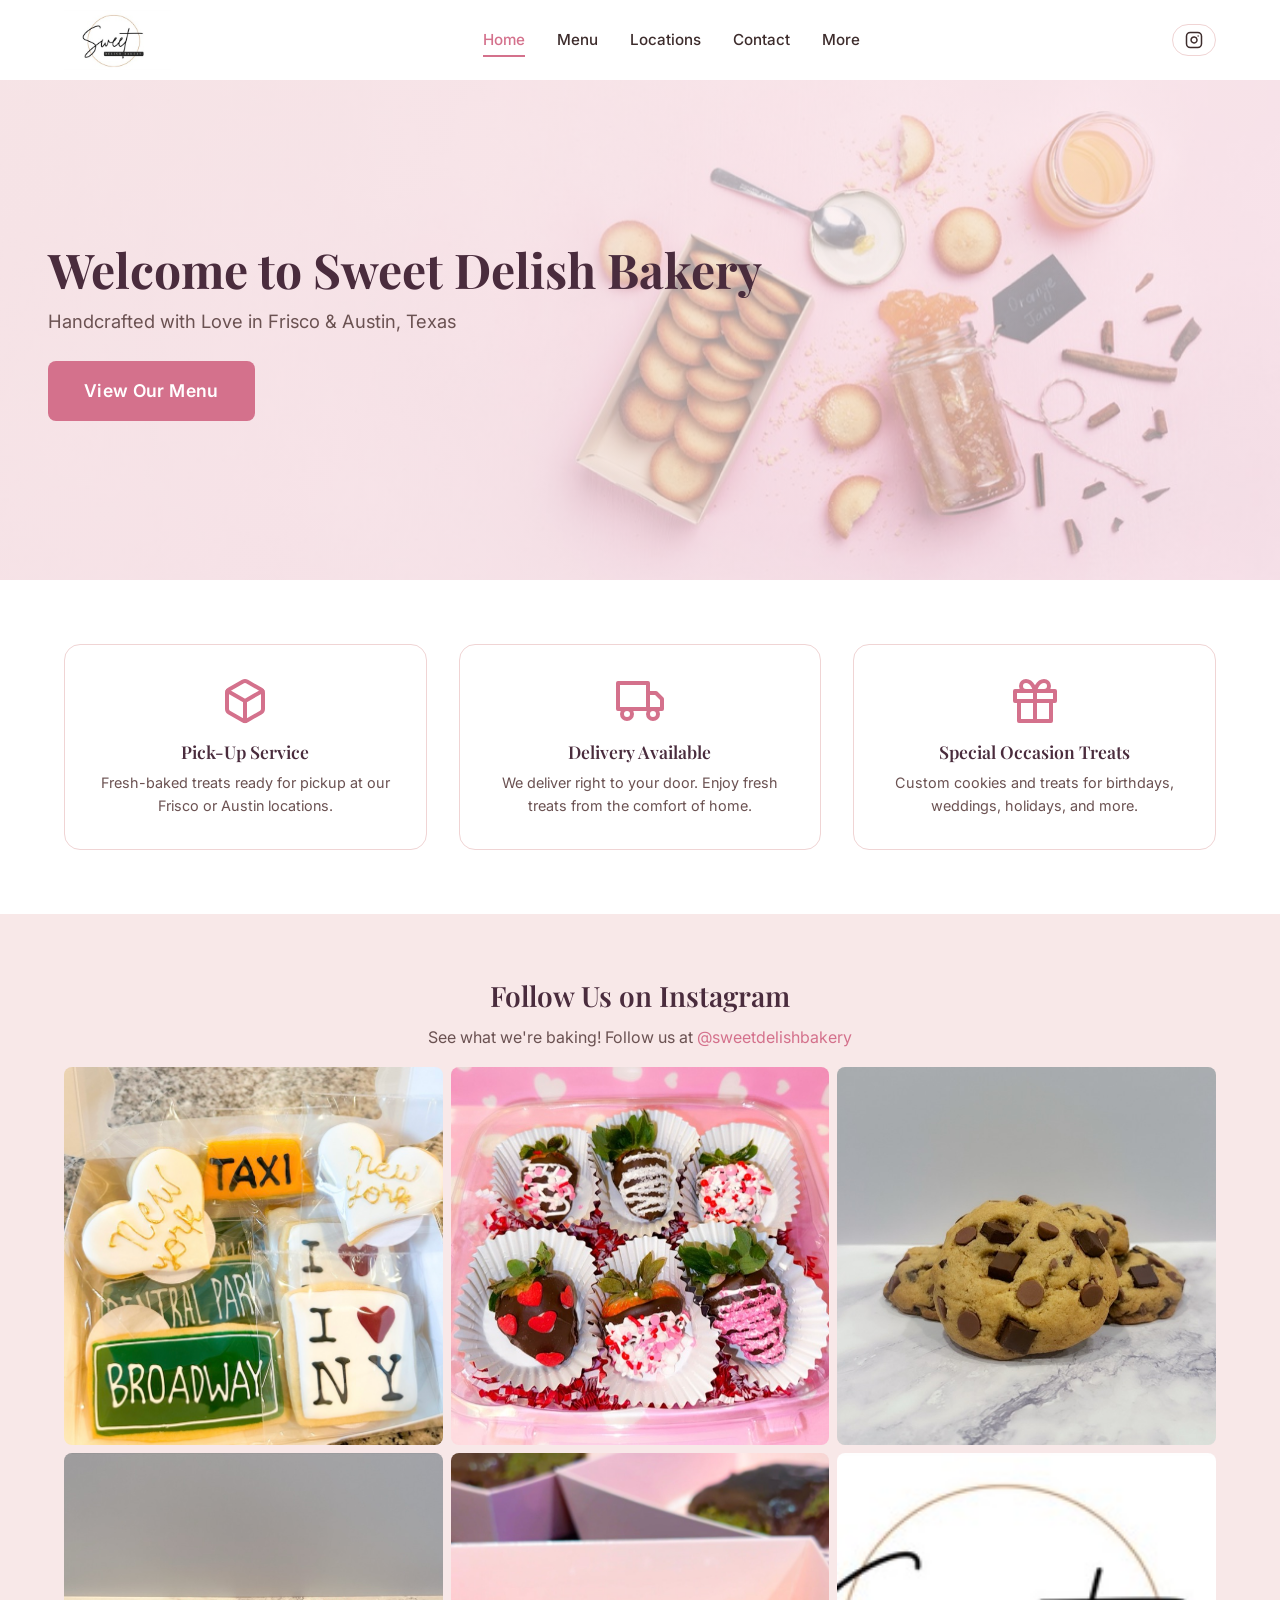
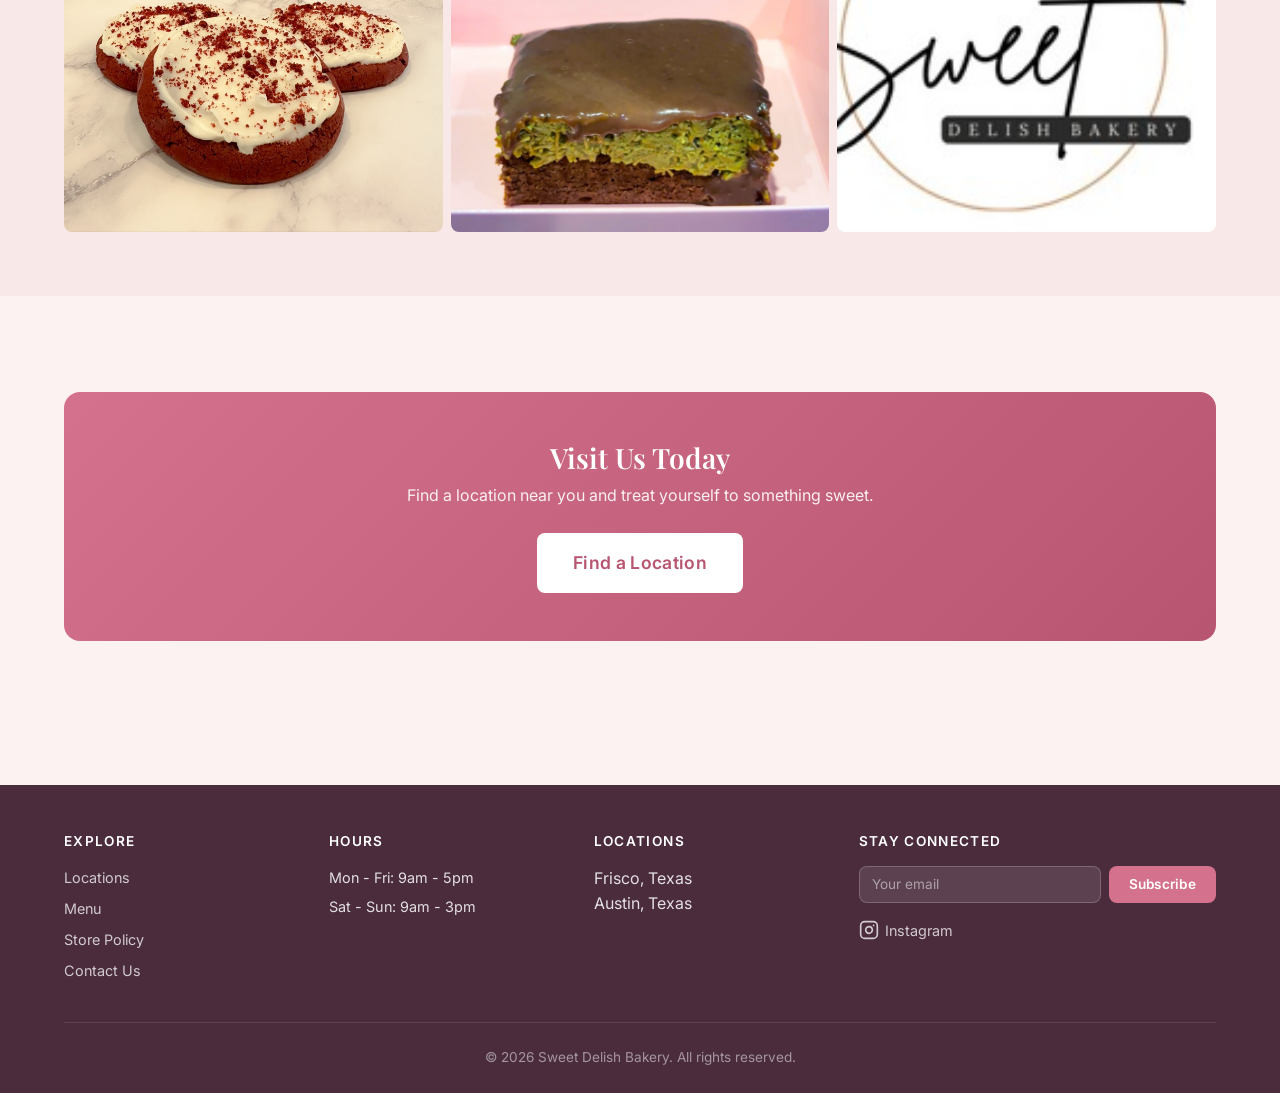
==== index.html @ bc0d8b8b "Initial commit: Sweet Delish Bakery website Static site with pages for Home, Menu, Locations, Contac" ====
<!DOCTYPE html>
<html lang="en">
<head>
  <meta charset="UTF-8">
  <meta name="viewport" content="width=device-width, initial-scale=1.0">
  <title>Sweet Delish Bakery — Handcrafted Cookies &amp; Treats in Frisco &amp; Austin, TX</title>
  <meta name="description" content="Handcrafted cookies, brownies, and chocolate-covered treats made with fresh, halal/kosher ingredients. Visit us in Frisco and Austin, Texas.">
  <link rel="canonical" href="https://sweetdelishbakery.com/">

  <!-- Open Graph -->
  <meta property="og:title" content="Sweet Delish Bakery — Handcrafted Cookies &amp; Treats in Frisco &amp; Austin, TX">
  <meta property="og:description" content="Handcrafted cookies, brownies, and chocolate-covered treats made with fresh, halal/kosher ingredients. Visit us in Frisco and Austin, Texas.">
  <meta property="og:image" content="https://sweetdelishbakery.com/images/hero-slide-1.jpg">
  <meta property="og:url" content="https://sweetdelishbakery.com/">
  <meta property="og:type" content="website">
  <meta property="og:locale" content="en_US">
  <meta property="og:site_name" content="Sweet Delish Bakery">

  <!-- Twitter Card -->
  <meta name="twitter:card" content="summary_large_image">
  <meta name="twitter:title" content="Sweet Delish Bakery — Handcrafted Cookies &amp; Treats in Frisco &amp; Austin, TX">
  <meta name="twitter:description" content="Handcrafted cookies, brownies, and chocolate-covered treats made with fresh, halal/kosher ingredients. Visit us in Frisco and Austin, Texas.">
  <meta name="twitter:image" content="https://sweetdelishbakery.com/images/hero-slide-1.jpg">

  <!-- Google Fonts -->
  <link rel="preconnect" href="https://fonts.googleapis.com">
  <link rel="preconnect" href="https://fonts.gstatic.com" crossorigin>
  <link href="https://fonts.googleapis.com/css2?family=Playfair+Display:wght@400;600;700&family=Inter:wght@400;500;600&display=swap" rel="stylesheet">

  <!-- Stylesheet -->
  <link rel="stylesheet" href="css/styles.css">

  <!-- JSON-LD Structured Data -->
  <script type="application/ld+json">
  {
    "@context": "https://schema.org",
    "@type": "Bakery",
    "name": "Sweet Delish Bakery",
    "url": "https://sweetdelishbakery.com/",
    "logo": "https://sweetdelishbakery.com/images/logo.jpg",
    "description": "Handcrafted cookies, brownies, and chocolate-covered treats made with fresh, halal/kosher ingredients. Visit us in Frisco and Austin, Texas.",
    "email": "sweetdelishbakery@gmail.com",
    "sameAs": [
      "https://www.instagram.com/sweetdelishbakery/"
    ],
    "address": [
      {
        "@type": "PostalAddress",
        "addressLocality": "Frisco",
        "addressRegion": "TX",
        "postalCode": "75034",
        "addressCountry": "US"
      },
      {
        "@type": "PostalAddress",
        "addressLocality": "Austin",
        "addressRegion": "TX",
        "postalCode": "77857",
        "addressCountry": "US"
      }
    ],
    "openingHoursSpecification": [
      {
        "@type": "OpeningHoursSpecification",
        "dayOfWeek": ["Monday", "Tuesday", "Wednesday", "Thursday", "Friday"],
        "opens": "09:00",
        "closes": "17:00"
      },
      {
        "@type": "OpeningHoursSpecification",
        "dayOfWeek": ["Saturday", "Sunday"],
        "opens": "09:00",
        "closes": "15:00"
      }
    ],
    "priceRange": "$$",
    "servesCuisine": "Bakery",
    "paymentAccepted": "Cash, Credit Card, Debit Card"
  }
  </script>
</head>
<body>

  <!-- ======================== HEADER ======================== -->
  <header class="site-header">
    <div class="container header-inner">
      <a href="index.html" class="logo">
        <img src="images/logo.jpg" alt="Sweet Delish Bakery Logo">
      </a>

      <nav class="main-nav">
        <ul class="nav-links">
          <li><a href="index.html" class="active">Home</a></li>
          <li><a href="menu.html">Menu</a></li>
          <li><a href="locations.html">Locations</a></li>
          <li><a href="contact.html">Contact</a></li>
          <li class="nav-dropdown">
            <a href="#">More</a>
            <ul class="dropdown-menu">
              <li><a href="policy.html">Store Policy</a></li>
              <li><a href="faq.html">FAQ</a></li>
              <li><a href="shipping.html">Shipping &amp; Pickup</a></li>
            </ul>
          </li>
        </ul>
      </nav>

      <div class="header-actions">
        <a href="https://www.instagram.com/sweetdelishbakery/" target="_blank" rel="noopener noreferrer" class="header-instagram" aria-label="Follow us on Instagram">
          <svg xmlns="http://www.w3.org/2000/svg" width="18" height="18" viewBox="0 0 24 24" fill="none" stroke="currentColor" stroke-width="2" stroke-linecap="round" stroke-linejoin="round"><rect x="2" y="2" width="20" height="20" rx="5" ry="5"/><path d="M16 11.37A4 4 0 1 1 12.63 8 4 4 0 0 1 16 11.37z"/><line x1="17.5" y1="6.5" x2="17.51" y2="6.5"/></svg>
        </a>

        <button id="mobile-menu-toggle" class="hamburger" aria-label="Open menu" aria-expanded="false">
          <span></span>
          <span></span>
          <span></span>
        </button>
      </div>
    </div>

    <!-- Mobile Nav Overlay -->
    <div class="mobile-nav" id="mobile-nav">
      <a href="index.html">Home</a>
      <a href="menu.html">Menu</a>
      <a href="locations.html">Locations</a>
      <a href="contact.html">Contact</a>
      <a href="policy.html">Store Policy</a>
      <a href="faq.html">FAQ</a>
      <a href="shipping.html">Shipping &amp; Pickup</a>
      <a href="https://www.instagram.com/sweetdelishbakery/" target="_blank" rel="noopener noreferrer">Instagram</a>
    </div>
  </header>

  <!-- ======================== MAIN ======================== -->
  <main>

    <!-- Hero Section -->
    <section class="hero">
      <div class="hero-slide active">
        <img src="images/hero-slide-1.jpg" alt="Sweet Delish Bakery handcrafted cookies and treats">
      </div>
      <div class="hero-slide">
        <img src="images/hero-slide-2.jpg" alt="Fresh baked goods from Sweet Delish Bakery">
      </div>
      <div class="hero-overlay">
        <h1>Welcome to Sweet Delish Bakery</h1>
        <p>Handcrafted with Love in Frisco &amp; Austin, Texas</p>
        <a href="menu.html" class="btn btn-primary btn-lg">View Our Menu</a>
      </div>
    </section>

    <!-- Services Section -->
    <section class="section section-white">
      <div class="container">
        <div class="services-grid">
          <div class="service-card">
            <div class="service-icon">
              <svg xmlns="http://www.w3.org/2000/svg" width="48" height="48" viewBox="0 0 24 24" fill="none" stroke="currentColor" stroke-width="2" stroke-linecap="round" stroke-linejoin="round"><path d="M21 16V8a2 2 0 0 0-1-1.73l-7-4a2 2 0 0 0-2 0l-7 4A2 2 0 0 0 3 8v8a2 2 0 0 0 1 1.73l7 4a2 2 0 0 0 2 0l7-4A2 2 0 0 0 21 16z"/><polyline points="3.27 6.96 12 12.01 20.73 6.96"/><line x1="12" y1="22.08" x2="12" y2="12"/></svg>
            </div>
            <h3>Pick-Up Service</h3>
            <p>Fresh-baked treats ready for pickup at our Frisco or Austin locations.</p>
          </div>
          <div class="service-card">
            <div class="service-icon">
              <svg xmlns="http://www.w3.org/2000/svg" width="48" height="48" viewBox="0 0 24 24" fill="none" stroke="currentColor" stroke-width="2" stroke-linecap="round" stroke-linejoin="round"><rect x="1" y="3" width="15" height="13"/><polygon points="16 8 20 8 23 11 23 16 16 16 16 8"/><circle cx="5.5" cy="18.5" r="2.5"/><circle cx="18.5" cy="18.5" r="2.5"/></svg>
            </div>
            <h3>Delivery Available</h3>
            <p>We deliver right to your door. Enjoy fresh treats from the comfort of home.</p>
          </div>
          <div class="service-card">
            <div class="service-icon">
              <svg xmlns="http://www.w3.org/2000/svg" width="48" height="48" viewBox="0 0 24 24" fill="none" stroke="currentColor" stroke-width="2" stroke-linecap="round" stroke-linejoin="round"><polyline points="20 12 20 22 4 22 4 12"/><rect x="2" y="7" width="20" height="5"/><line x1="12" y1="22" x2="12" y2="7"/><path d="M12 7H7.5a2.5 2.5 0 0 1 0-5C11 2 12 7 12 7z"/><path d="M12 7h4.5a2.5 2.5 0 0 0 0-5C13 2 12 7 12 7z"/></svg>
            </div>
            <h3>Special Occasion Treats</h3>
            <p>Custom cookies and treats for birthdays, weddings, holidays, and more.</p>
          </div>
        </div>
      </div>
    </section>

    <!-- Instagram Section -->
    <section class="section section-alt">
      <div class="container">
        <h2 class="text-center">Follow Us on Instagram</h2>
        <p class="text-center text-light">See what we're baking! Follow us at <a href="https://www.instagram.com/sweetdelishbakery/" target="_blank" rel="noopener noreferrer">@sweetdelishbakery</a></p>
        <div class="instagram-grid">
          <img src="images/frosted-sugar-cookies.jpg" alt="Frosted sugar cookies" loading="lazy">
          <img src="images/chocolate-covered-strawberries.jpg" alt="Chocolate covered strawberries" loading="lazy">
          <img src="images/chocolate-chip-cookies.jpg" alt="Chocolate chip cookies" loading="lazy">
          <img src="images/red-velvet-cookies.jpg" alt="Red velvet cookies" loading="lazy">
          <img src="images/dubai-brownie.jpg" alt="Dubai brownie" loading="lazy">
          <img src="images/logo.jpg" alt="Sweet Delish Bakery" loading="lazy">
        </div>
      </div>
    </section>

    <!-- CTA Banner -->
    <section class="section">
      <div class="container">
        <div class="cta-banner">
          <h2>Visit Us Today</h2>
          <p>Find a location near you and treat yourself to something sweet.</p>
          <a href="locations.html" class="btn btn-lg">Find a Location</a>
        </div>
      </div>
    </section>

  </main>

  <!-- ======================== FOOTER ======================== -->
  <footer class="site-footer">
    <div class="container">
      <div class="footer-grid">
        <div>
          <h3>Explore</h3>
          <a href="locations.html">Locations</a>
          <a href="menu.html">Menu</a>
          <a href="policy.html">Store Policy</a>
          <a href="contact.html">Contact Us</a>
        </div>
        <div>
          <h3>Hours</h3>
          <p>Mon - Fri: 9am - 5pm</p>
          <p>Sat - Sun: 9am - 3pm</p>
        </div>
        <div>
          <h3>Locations</h3>
          <ul>
            <li>Frisco, Texas</li>
            <li>Austin, Texas</li>
          </ul>
        </div>
        <div>
          <h3>Stay Connected</h3>
          <form class="newsletter-form" action="#" method="post">
            <input type="email" placeholder="Your email" aria-label="Email address" required>
            <button type="submit" class="btn btn-primary btn-sm">Subscribe</button>
          </form>
          <div class="footer-social">
            <a href="https://www.instagram.com/sweetdelishbakery/" target="_blank" rel="noopener noreferrer" aria-label="Follow us on Instagram">
              <svg xmlns="http://www.w3.org/2000/svg" width="20" height="20" viewBox="0 0 24 24" fill="none" stroke="currentColor" stroke-width="2" stroke-linecap="round" stroke-linejoin="round"><rect x="2" y="2" width="20" height="20" rx="5" ry="5"/><path d="M16 11.37A4 4 0 1 1 12.63 8 4 4 0 0 1 16 11.37z"/><line x1="17.5" y1="6.5" x2="17.51" y2="6.5"/></svg>
              Instagram
            </a>
          </div>
        </div>
      </div>
      <div class="footer-bottom">
        &copy; 2026 Sweet Delish Bakery. All rights reserved.
      </div>
    </div>
  </footer>

  <script src="js/main.js" defer></script>
</body>
</html>
---- css/styles.css ----
/* =============================================
   Sweet Delish Bakery — Main Stylesheet
   ============================================= */

/* --- Reset & Base --- */
*, *::before, *::after { box-sizing: border-box; margin: 0; padding: 0; }
html { scroll-behavior: smooth; scroll-padding-top: 80px; }
body {
  font-family: var(--font-body);
  font-size: 1rem;
  line-height: 1.6;
  color: var(--color-text);
  background-color: var(--color-bg);
  -webkit-font-smoothing: antialiased;
}
img { max-width: 100%; height: auto; display: block; }
a { color: var(--color-primary); text-decoration: none; transition: color var(--transition); }
a:hover { color: var(--color-primary-dark); }
ul, ol { list-style: none; }
button { cursor: pointer; border: none; background: none; font-family: inherit; }
input, textarea, select { font-family: inherit; font-size: 1rem; }

/* --- CSS Custom Properties --- */
:root {
  --color-bg:            #fdf2f2;
  --color-bg-alt:        #f8e8e8;
  --color-bg-white:      #ffffff;
  --color-primary:       #d4718c;
  --color-primary-dark:  #b85570;
  --color-primary-light: #f5c6d0;
  --color-text:          #3d2c2c;
  --color-text-light:    #6b5252;
  --color-heading:       #4a2c3d;
  --color-white:         #ffffff;
  --color-overlay:       rgba(74, 44, 61, 0.6);
  --color-border:        #f0d4d4;
  --color-success:       #5a9a6e;
  --color-badge:         #e74c5e;

  --font-heading: 'Playfair Display', Georgia, serif;
  --font-body:    'Inter', -apple-system, BlinkMacSystemFont, 'Segoe UI', sans-serif;

  --container-max: 1200px;
  --section-pad: 4rem 1.5rem;

  --shadow-sm:    0 1px 4px rgba(0,0,0,0.06);
  --shadow-card:  0 2px 12px rgba(0,0,0,0.08);
  --shadow-hover: 0 6px 24px rgba(0,0,0,0.12);
  --shadow-nav:   0 2px 8px rgba(0,0,0,0.06);

  --transition: 0.3s ease;
  --radius: 8px;
  --radius-lg: 16px;
}

/* --- Typography --- */
h1, h2, h3, h4, h5, h6 {
  font-family: var(--font-heading);
  color: var(--color-heading);
  line-height: 1.25;
  margin-bottom: 0.75rem;
}
h1 { font-size: 2.5rem; font-weight: 700; }
h2 { font-size: 1.75rem; font-weight: 600; }
h3 { font-size: 1.35rem; font-weight: 600; }
h4 { font-size: 1.1rem; font-weight: 600; }
p { margin-bottom: 1rem; }
.text-center { text-align: center; }
.text-light { color: var(--color-text-light); }

/* --- Layout --- */
.container {
  max-width: var(--container-max);
  margin: 0 auto;
  padding: 0 1.5rem;
}
.section { padding: var(--section-pad); }
.section-alt { background-color: var(--color-bg-alt); }
.section-white { background-color: var(--color-bg-white); }

.grid { display: grid; gap: 1.5rem; }

/* --- Buttons --- */
.btn {
  display: inline-block;
  padding: 0.75rem 1.75rem;
  border-radius: var(--radius);
  font-weight: 600;
  font-size: 0.95rem;
  text-align: center;
  transition: all var(--transition);
  letter-spacing: 0.02em;
}
.btn-primary {
  background-color: var(--color-primary);
  color: var(--color-white);
}
.btn-primary:hover {
  background-color: var(--color-primary-dark);
  color: var(--color-white);
  transform: translateY(-2px);
  box-shadow: var(--shadow-hover);
}
.btn-outline {
  border: 2px solid var(--color-primary);
  color: var(--color-primary);
  background: transparent;
}
.btn-outline:hover {
  background-color: var(--color-primary);
  color: var(--color-white);
}
.btn-sm { padding: 0.5rem 1.25rem; font-size: 0.85rem; }
.btn-lg { padding: 1rem 2.25rem; font-size: 1.1rem; }

/* --- Header / Navigation --- */
.site-header {
  position: sticky;
  top: 0;
  z-index: 100;
  background: var(--color-bg-white);
  transition: box-shadow var(--transition);
}
.site-header.scrolled { box-shadow: var(--shadow-nav); }

.header-inner {
  display: flex;
  align-items: center;
  justify-content: space-between;
  height: 80px;
}
.logo img { height: 60px; width: auto; }

.main-nav { flex: 1; display: flex; justify-content: center; }
.nav-links { display: flex; gap: 2rem; align-items: center; }
.nav-links a {
  color: var(--color-text);
  font-weight: 500;
  font-size: 0.95rem;
  padding: 0.5rem 0;
  position: relative;
  transition: color var(--transition);
}
.nav-links a::after {
  content: '';
  position: absolute;
  bottom: 0;
  left: 0;
  width: 0;
  height: 2px;
  background-color: var(--color-primary);
  transition: width var(--transition);
}
.nav-links a:hover::after,
.nav-links a.active::after { width: 100%; }
.nav-links a:hover,
.nav-links a.active { color: var(--color-primary); }

/* Dropdown */
.nav-dropdown { position: relative; }
.dropdown-menu {
  position: absolute;
  top: 100%;
  left: 50%;
  transform: translateX(-50%);
  background: var(--color-bg-white);
  border-radius: var(--radius);
  box-shadow: var(--shadow-card);
  padding: 0.5rem 0;
  min-width: 180px;
  opacity: 0;
  visibility: hidden;
  transition: all var(--transition);
}
.nav-dropdown:hover .dropdown-menu,
.nav-dropdown.open .dropdown-menu {
  opacity: 1;
  visibility: visible;
}
.dropdown-menu a {
  display: block;
  padding: 0.5rem 1.25rem;
  font-size: 0.9rem;
}
.dropdown-menu a:hover { background-color: var(--color-bg); }

/* Header actions */
.header-actions { display: flex; align-items: center; gap: 1rem; }

.cart-icon {
  position: relative;
  padding: 0.5rem;
  color: var(--color-text);
  transition: color var(--transition);
}
.cart-icon:hover { color: var(--color-primary); }
.cart-icon svg { width: 24px; height: 24px; }
.cart-count {
  position: absolute;
  top: 0;
  right: -2px;
  background: var(--color-badge);
  color: white;
  font-size: 0.65rem;
  font-weight: 700;
  width: 18px;
  height: 18px;
  border-radius: 50%;
  display: flex;
  align-items: center;
  justify-content: center;
}
.cart-count.hidden { display: none; }

/* Hamburger */
.hamburger {
  display: none;
  flex-direction: column;
  gap: 5px;
  padding: 0.5rem;
}
.hamburger span {
  display: block;
  width: 24px;
  height: 2px;
  background: var(--color-text);
  transition: all var(--transition);
}
.hamburger.active span:nth-child(1) { transform: rotate(45deg) translate(5px, 5px); }
.hamburger.active span:nth-child(2) { opacity: 0; }
.hamburger.active span:nth-child(3) { transform: rotate(-45deg) translate(5px, -5px); }

/* Instagram link in header */
.header-instagram {
  display: flex;
  align-items: center;
  gap: 0.4rem;
  color: var(--color-text);
  font-size: 0.85rem;
  font-weight: 500;
  padding: 0.4rem 0.75rem;
  border: 1px solid var(--color-border);
  border-radius: 20px;
  transition: all var(--transition);
}
.header-instagram:hover {
  border-color: var(--color-primary);
  color: var(--color-primary);
}
.header-instagram svg { width: 18px; height: 18px; }

/* Mobile nav overlay */
.mobile-nav {
  display: none;
  position: fixed;
  top: 80px;
  left: 0;
  right: 0;
  bottom: 0;
  background: var(--color-bg-white);
  z-index: 99;
  padding: 2rem;
  flex-direction: column;
  gap: 0;
}
.mobile-nav.open { display: flex; }
.mobile-nav a {
  display: block;
  padding: 1rem 0;
  font-size: 1.15rem;
  font-weight: 500;
  color: var(--color-text);
  border-bottom: 1px solid var(--color-border);
}
.mobile-nav a:hover { color: var(--color-primary); }

/* --- Hero Section --- */
.hero {
  position: relative;
  height: 500px;
  overflow: hidden;
  background-color: var(--color-bg-alt);
}
.hero-slide {
  position: absolute;
  inset: 0;
  opacity: 0;
  transition: opacity 1s ease;
}
.hero-slide.active { opacity: 1; }
.hero-slide img {
  width: 100%;
  height: 100%;
  object-fit: cover;
}
.hero-overlay {
  position: absolute;
  inset: 0;
  background: linear-gradient(135deg, rgba(248, 232, 232, 0.85) 0%, rgba(253, 242, 242, 0.5) 100%);
  display: flex;
  flex-direction: column;
  justify-content: center;
  align-items: flex-start;
  padding: 3rem;
}
.hero-overlay h1 {
  font-size: 3rem;
  color: var(--color-heading);
  margin-bottom: 0.5rem;
}
.hero-overlay p {
  font-size: 1.15rem;
  color: var(--color-text-light);
  margin-bottom: 1.5rem;
  max-width: 500px;
}

/* --- Services Section --- */
.services-grid {
  display: grid;
  grid-template-columns: repeat(3, 1fr);
  gap: 2rem;
  text-align: center;
}
.service-card {
  padding: 2rem 1.5rem;
  border: 1px solid var(--color-border);
  border-radius: var(--radius-lg);
  background: var(--color-bg-white);
  transition: all var(--transition);
}
.service-card:hover {
  transform: translateY(-4px);
  box-shadow: var(--shadow-hover);
}
.service-icon {
  width: 48px;
  height: 48px;
  margin: 0 auto 1rem;
  color: var(--color-primary);
}
.service-card h3 { margin-bottom: 0.5rem; font-size: 1.1rem; }
.service-card p { font-size: 0.9rem; color: var(--color-text-light); margin-bottom: 0; }

/* --- Instagram Gallery --- */
.instagram-grid {
  display: grid;
  grid-template-columns: repeat(3, 1fr);
  gap: 0.5rem;
}
.instagram-grid img {
  width: 100%;
  aspect-ratio: 1;
  object-fit: cover;
  border-radius: var(--radius);
  transition: transform var(--transition);
}
.instagram-grid img:hover { transform: scale(1.03); }

/* --- CTA Banner --- */
.cta-banner {
  background: linear-gradient(135deg, var(--color-primary) 0%, var(--color-primary-dark) 100%);
  color: var(--color-white);
  text-align: center;
  padding: 3rem 1.5rem;
  border-radius: var(--radius-lg);
  margin: 2rem auto;
  max-width: var(--container-max);
}
.cta-banner h2 { color: var(--color-white); margin-bottom: 0.5rem; }
.cta-banner p { color: rgba(255,255,255,0.9); margin-bottom: 1.5rem; }
.cta-banner .btn {
  background: var(--color-white);
  color: var(--color-primary-dark);
}
.cta-banner .btn:hover { background: var(--color-bg); }

/* --- Product Cards (Menu & Order) --- */
.menu-filters {
  display: flex;
  flex-wrap: wrap;
  gap: 0.75rem;
  justify-content: center;
  margin-bottom: 2rem;
}
.filter-btn {
  padding: 0.5rem 1.25rem;
  border-radius: 25px;
  border: 2px solid var(--color-border);
  font-weight: 500;
  font-size: 0.9rem;
  color: var(--color-text);
  transition: all var(--transition);
  background: var(--color-bg-white);
}
.filter-btn:hover,
.filter-btn.active {
  background: var(--color-primary);
  color: var(--color-white);
  border-color: var(--color-primary);
}

.product-grid {
  display: grid;
  grid-template-columns: repeat(3, 1fr);
  gap: 2rem;
}

.product-card {
  background: var(--color-bg-white);
  border-radius: var(--radius-lg);
  overflow: hidden;
  box-shadow: var(--shadow-sm);
  transition: all var(--transition);
  display: flex;
  flex-direction: column;
}
.product-card:hover {
  transform: translateY(-4px);
  box-shadow: var(--shadow-hover);
}
.product-card img {
  width: 100%;
  aspect-ratio: 4/3;
  object-fit: cover;
}
.product-card-body {
  padding: 1.25rem;
  flex: 1;
  display: flex;
  flex-direction: column;
}
.product-card h2 {
  font-size: 1.15rem;
  margin-bottom: 0.5rem;
}
.product-card .description {
  font-size: 0.88rem;
  color: var(--color-text-light);
  line-height: 1.5;
  flex: 1;
  display: -webkit-box;
  -webkit-line-clamp: 3;
  -webkit-box-orient: vertical;
  overflow: hidden;
}
.product-card .price {
  font-size: 1.1rem;
  font-weight: 700;
  color: var(--color-primary-dark);
  margin: 0.75rem 0 0.5rem;
}
.allergen-badges {
  display: flex;
  flex-wrap: wrap;
  gap: 0.4rem;
  margin-top: 0.5rem;
}
.allergen-badge {
  font-size: 0.7rem;
  padding: 0.2rem 0.5rem;
  background: var(--color-bg-alt);
  color: var(--color-text-light);
  border-radius: 12px;
  font-weight: 500;
}

/* Seasonal badge */
.seasonal-badge {
  display: inline-block;
  background: var(--color-primary);
  color: white;
  font-size: 0.7rem;
  font-weight: 700;
  padding: 0.25rem 0.6rem;
  border-radius: 4px;
  position: absolute;
  top: 0.75rem;
  right: 0.75rem;
  text-transform: uppercase;
  letter-spacing: 0.05em;
}
.product-card { position: relative; }

/* --- Order Page Specifics --- */
.variant-select {
  width: 100%;
  padding: 0.5rem;
  border: 1px solid var(--color-border);
  border-radius: var(--radius);
  color: var(--color-text);
  background: var(--color-bg-white);
  margin: 0.5rem 0;
}
.btn-add-to-cart {
  width: 100%;
  padding: 0.65rem;
  background: var(--color-primary);
  color: white;
  border-radius: var(--radius);
  font-weight: 600;
  font-size: 0.9rem;
  transition: all var(--transition);
  margin-top: auto;
}
.btn-add-to-cart:hover {
  background: var(--color-primary-dark);
  transform: translateY(-1px);
}

/* --- Cart Panel --- */
.cart-overlay {
  position: fixed;
  inset: 0;
  background: rgba(0,0,0,0.4);
  z-index: 200;
  opacity: 0;
  visibility: hidden;
  transition: all var(--transition);
}
.cart-overlay.open { opacity: 1; visibility: visible; }

.cart-panel {
  position: fixed;
  top: 0;
  right: 0;
  width: 400px;
  max-width: 90vw;
  height: 100vh;
  background: var(--color-bg-white);
  z-index: 201;
  transform: translateX(100%);
  transition: transform var(--transition);
  display: flex;
  flex-direction: column;
  box-shadow: -4px 0 24px rgba(0,0,0,0.1);
}
.cart-panel.open { transform: translateX(0); }

.cart-header {
  display: flex;
  justify-content: space-between;
  align-items: center;
  padding: 1.25rem 1.5rem;
  border-bottom: 1px solid var(--color-border);
}
.cart-header h2 { margin-bottom: 0; font-size: 1.25rem; }
.cart-close {
  font-size: 1.5rem;
  color: var(--color-text-light);
  padding: 0.25rem;
}
.cart-close:hover { color: var(--color-text); }

.cart-items {
  flex: 1;
  overflow-y: auto;
  padding: 1rem 1.5rem;
}
.cart-empty {
  text-align: center;
  padding: 3rem 1rem;
  color: var(--color-text-light);
}
.cart-item {
  display: flex;
  gap: 1rem;
  padding: 1rem 0;
  border-bottom: 1px solid var(--color-border);
}
.cart-item img {
  width: 64px;
  height: 64px;
  object-fit: cover;
  border-radius: var(--radius);
}
.cart-item-details { flex: 1; }
.cart-item-name { font-weight: 600; font-size: 0.9rem; margin-bottom: 0.2rem; }
.cart-item-variant { font-size: 0.8rem; color: var(--color-text-light); }
.cart-item-price { font-weight: 600; color: var(--color-primary-dark); font-size: 0.9rem; margin-top: 0.25rem; }
.cart-item-qty {
  display: flex;
  align-items: center;
  gap: 0.5rem;
  margin-top: 0.5rem;
}
.qty-btn {
  width: 28px;
  height: 28px;
  border-radius: 50%;
  border: 1px solid var(--color-border);
  display: flex;
  align-items: center;
  justify-content: center;
  font-size: 1rem;
  color: var(--color-text);
  transition: all var(--transition);
}
.qty-btn:hover { border-color: var(--color-primary); color: var(--color-primary); }
.cart-item-remove {
  font-size: 0.75rem;
  color: var(--color-text-light);
  text-decoration: underline;
  margin-left: auto;
  align-self: flex-start;
}
.cart-item-remove:hover { color: var(--color-badge); }

.cart-footer {
  padding: 1.25rem 1.5rem;
  border-top: 1px solid var(--color-border);
  background: var(--color-bg);
}
.cart-total {
  display: flex;
  justify-content: space-between;
  font-size: 1.15rem;
  font-weight: 700;
  margin-bottom: 1rem;
  color: var(--color-heading);
}
.checkout-placeholder {
  text-align: center;
}
.checkout-placeholder > p:first-child {
  font-weight: 600;
  color: var(--color-heading);
  margin-bottom: 1rem;
}
.payment-options {
  display: flex;
  flex-direction: column;
  gap: 0.75rem;
  margin-bottom: 1rem;
}
.payment-option {
  display: flex;
  align-items: center;
  gap: 0.75rem;
  padding: 0.6rem;
  border: 1px solid var(--color-border);
  border-radius: var(--radius);
  background: var(--color-bg-white);
  font-size: 0.8rem;
  text-align: left;
}
.payment-option strong { display: block; font-size: 0.85rem; color: var(--color-heading); }
.payment-option span { color: var(--color-text-light); }
.payment-logo {
  width: 40px;
  height: 40px;
  display: flex;
  align-items: center;
  justify-content: center;
  flex-shrink: 0;
  font-weight: 700;
  font-size: 0.7rem;
  border-radius: var(--radius);
}

/* --- Contact Page --- */
.contact-layout {
  display: grid;
  grid-template-columns: 1fr 1fr;
  gap: 3rem;
  align-items: start;
}
.contact-info h2 {
  font-size: 1.2rem;
  margin-top: 1.5rem;
}
.contact-info h2:first-child { margin-top: 0; }
.contact-info p { font-size: 0.95rem; margin-bottom: 0.5rem; }
.contact-info a { color: var(--color-primary); }

.map-section {
  margin-top: 2rem;
  border-radius: var(--radius-lg);
  overflow: hidden;
  box-shadow: var(--shadow-card);
}
.map-section iframe {
  width: 100%;
  height: 350px;
  border: 0;
}

/* --- Forms --- */
.form-group { margin-bottom: 1.25rem; }
.form-group label {
  display: block;
  margin-bottom: 0.4rem;
  font-weight: 500;
  font-size: 0.9rem;
  color: var(--color-heading);
}
.form-group input,
.form-group textarea {
  width: 100%;
  padding: 0.75rem 1rem;
  border: 1px solid var(--color-border);
  border-radius: var(--radius);
  background: var(--color-bg-white);
  color: var(--color-text);
  transition: border-color var(--transition);
}
.form-group input:focus,
.form-group textarea:focus {
  outline: none;
  border-color: var(--color-primary);
  box-shadow: 0 0 0 3px rgba(212, 113, 140, 0.15);
}
.form-success {
  padding: 1rem;
  background: #e8f5e9;
  color: var(--color-success);
  border-radius: var(--radius);
  text-align: center;
  font-weight: 500;
}
.hidden { display: none !important; }

/* --- Policy Page --- */
.policy-content {
  max-width: 900px;
  margin: 0 auto;
}
.policy-content section {
  margin-bottom: 2.5rem;
}
.policy-content ul {
  list-style: disc;
  padding-left: 1.5rem;
}
.policy-content li {
  margin-bottom: 0.5rem;
  line-height: 1.6;
}

/* --- FAQ Page --- */
.faq-tabs {
  display: flex;
  flex-wrap: wrap;
  gap: 0.5rem;
  justify-content: center;
  margin-bottom: 2rem;
}
.faq-tab {
  padding: 0.5rem 1rem;
  border-radius: 25px;
  border: 2px solid var(--color-border);
  font-weight: 500;
  font-size: 0.85rem;
  color: var(--color-text);
  transition: all var(--transition);
  background: var(--color-bg-white);
}
.faq-tab:hover,
.faq-tab.active {
  background: var(--color-primary);
  color: var(--color-white);
  border-color: var(--color-primary);
}

.faq-list { max-width: 800px; margin: 0 auto; }
.faq-item {
  border: 1px solid var(--color-border);
  border-radius: var(--radius);
  margin-bottom: 0.75rem;
  background: var(--color-bg-white);
  overflow: hidden;
}
.faq-item summary {
  padding: 1rem 1.25rem;
  font-weight: 600;
  cursor: pointer;
  list-style: none;
  display: flex;
  justify-content: space-between;
  align-items: center;
  color: var(--color-heading);
  transition: background var(--transition);
}
.faq-item summary:hover { background: var(--color-bg); }
.faq-item summary::after {
  content: '+';
  font-size: 1.25rem;
  font-weight: 400;
  color: var(--color-primary);
  transition: transform var(--transition);
}
.faq-item[open] summary::after {
  content: '−';
}
.faq-item summary::-webkit-details-marker { display: none; }
.faq-answer {
  padding: 0 1.25rem 1.25rem;
  color: var(--color-text-light);
  line-height: 1.7;
}

/* --- Shipping Page --- */
.location-cards {
  display: grid;
  grid-template-columns: repeat(2, 1fr);
  gap: 1.5rem;
  margin: 1.5rem 0;
}
.location-card {
  padding: 1.5rem;
  background: var(--color-bg-white);
  border: 1px solid var(--color-border);
  border-radius: var(--radius-lg);
  text-align: center;
}
.location-card h3 { color: var(--color-primary); margin-bottom: 0.5rem; }

.steps-list {
  list-style: none;
  counter-reset: step;
  max-width: 600px;
}
.steps-list li {
  counter-increment: step;
  padding: 1rem 0 1rem 3.5rem;
  position: relative;
  border-left: 2px solid var(--color-primary-light);
  margin-left: 1rem;
}
.steps-list li::before {
  content: counter(step);
  position: absolute;
  left: -1.1rem;
  top: 1rem;
  width: 2rem;
  height: 2rem;
  background: var(--color-primary);
  color: white;
  border-radius: 50%;
  display: flex;
  align-items: center;
  justify-content: center;
  font-weight: 700;
  font-size: 0.85rem;
}

/* --- Footer --- */
.site-footer {
  background: var(--color-heading);
  color: rgba(255,255,255,0.85);
  padding: 3rem 0 1.5rem;
  margin-top: 3rem;
}
.footer-grid {
  display: grid;
  grid-template-columns: repeat(4, 1fr);
  gap: 2rem;
  margin-bottom: 2rem;
}
.site-footer h3 {
  color: var(--color-white);
  font-size: 0.85rem;
  text-transform: uppercase;
  letter-spacing: 0.1em;
  margin-bottom: 1rem;
  font-family: var(--font-body);
}
.site-footer a {
  color: rgba(255,255,255,0.75);
  font-size: 0.9rem;
  display: block;
  margin-bottom: 0.5rem;
}
.site-footer a:hover { color: var(--color-primary-light); }
.site-footer p { font-size: 0.9rem; margin-bottom: 0.4rem; }

.newsletter-form {
  display: flex;
  gap: 0.5rem;
}
.newsletter-form input {
  flex: 1;
  padding: 0.6rem 0.75rem;
  border: 1px solid rgba(255,255,255,0.2);
  border-radius: var(--radius);
  background: rgba(255,255,255,0.1);
  color: white;
  font-size: 0.85rem;
}
.newsletter-form input::placeholder { color: rgba(255,255,255,0.5); }
.newsletter-form .btn {
  white-space: nowrap;
}

.footer-social {
  margin-top: 1rem;
}
.footer-social a {
  display: inline-flex;
  align-items: center;
  gap: 0.4rem;
}
.footer-social svg { width: 20px; height: 20px; }

.footer-bottom {
  text-align: center;
  padding-top: 1.5rem;
  border-top: 1px solid rgba(255,255,255,0.1);
  font-size: 0.85rem;
  color: rgba(255,255,255,0.5);
}

/* --- Page Header (shared for inner pages) --- */
.page-header {
  text-align: center;
  padding: 3rem 1.5rem 2rem;
  background: var(--color-bg-alt);
}
.page-header h1 { margin-bottom: 0.5rem; }
.page-header p { color: var(--color-text-light); max-width: 600px; margin: 0 auto; }

/* --- Order Info Bar --- */
.order-info {
  display: flex;
  flex-wrap: wrap;
  gap: 1.5rem;
  justify-content: center;
  margin-top: 1rem;
}
.order-info-item {
  display: flex;
  align-items: center;
  gap: 0.4rem;
  font-size: 0.9rem;
  color: var(--color-text-light);
}
.order-info-item svg { width: 18px; height: 18px; color: var(--color-primary); }

/* --- Responsive --- */
@media (max-width: 1024px) {
  .product-grid { grid-template-columns: repeat(2, 1fr); }
  .footer-grid { grid-template-columns: repeat(2, 1fr); }
  .services-grid { grid-template-columns: repeat(2, 1fr); }
}

@media (max-width: 768px) {
  h1 { font-size: 2rem; }
  h2 { font-size: 1.5rem; }

  .main-nav, .header-instagram { display: none; }
  .hamburger { display: flex; }

  .hero { height: 400px; }
  .hero-overlay h1 { font-size: 2.25rem; }

  .services-grid { grid-template-columns: 1fr; }
  .product-grid { grid-template-columns: repeat(2, 1fr); gap: 1rem; }
  .contact-layout { grid-template-columns: 1fr; }
  .location-cards { grid-template-columns: 1fr; }
  .footer-grid { grid-template-columns: 1fr; text-align: center; }
  .newsletter-form { justify-content: center; }

  .instagram-grid { grid-template-columns: repeat(2, 1fr); }
}

@media (max-width: 480px) {
  .product-grid { grid-template-columns: 1fr; }
  .hero { height: 350px; }
  .hero-overlay { padding: 2rem 1.5rem; }
  .hero-overlay h1 { font-size: 1.85rem; }
}
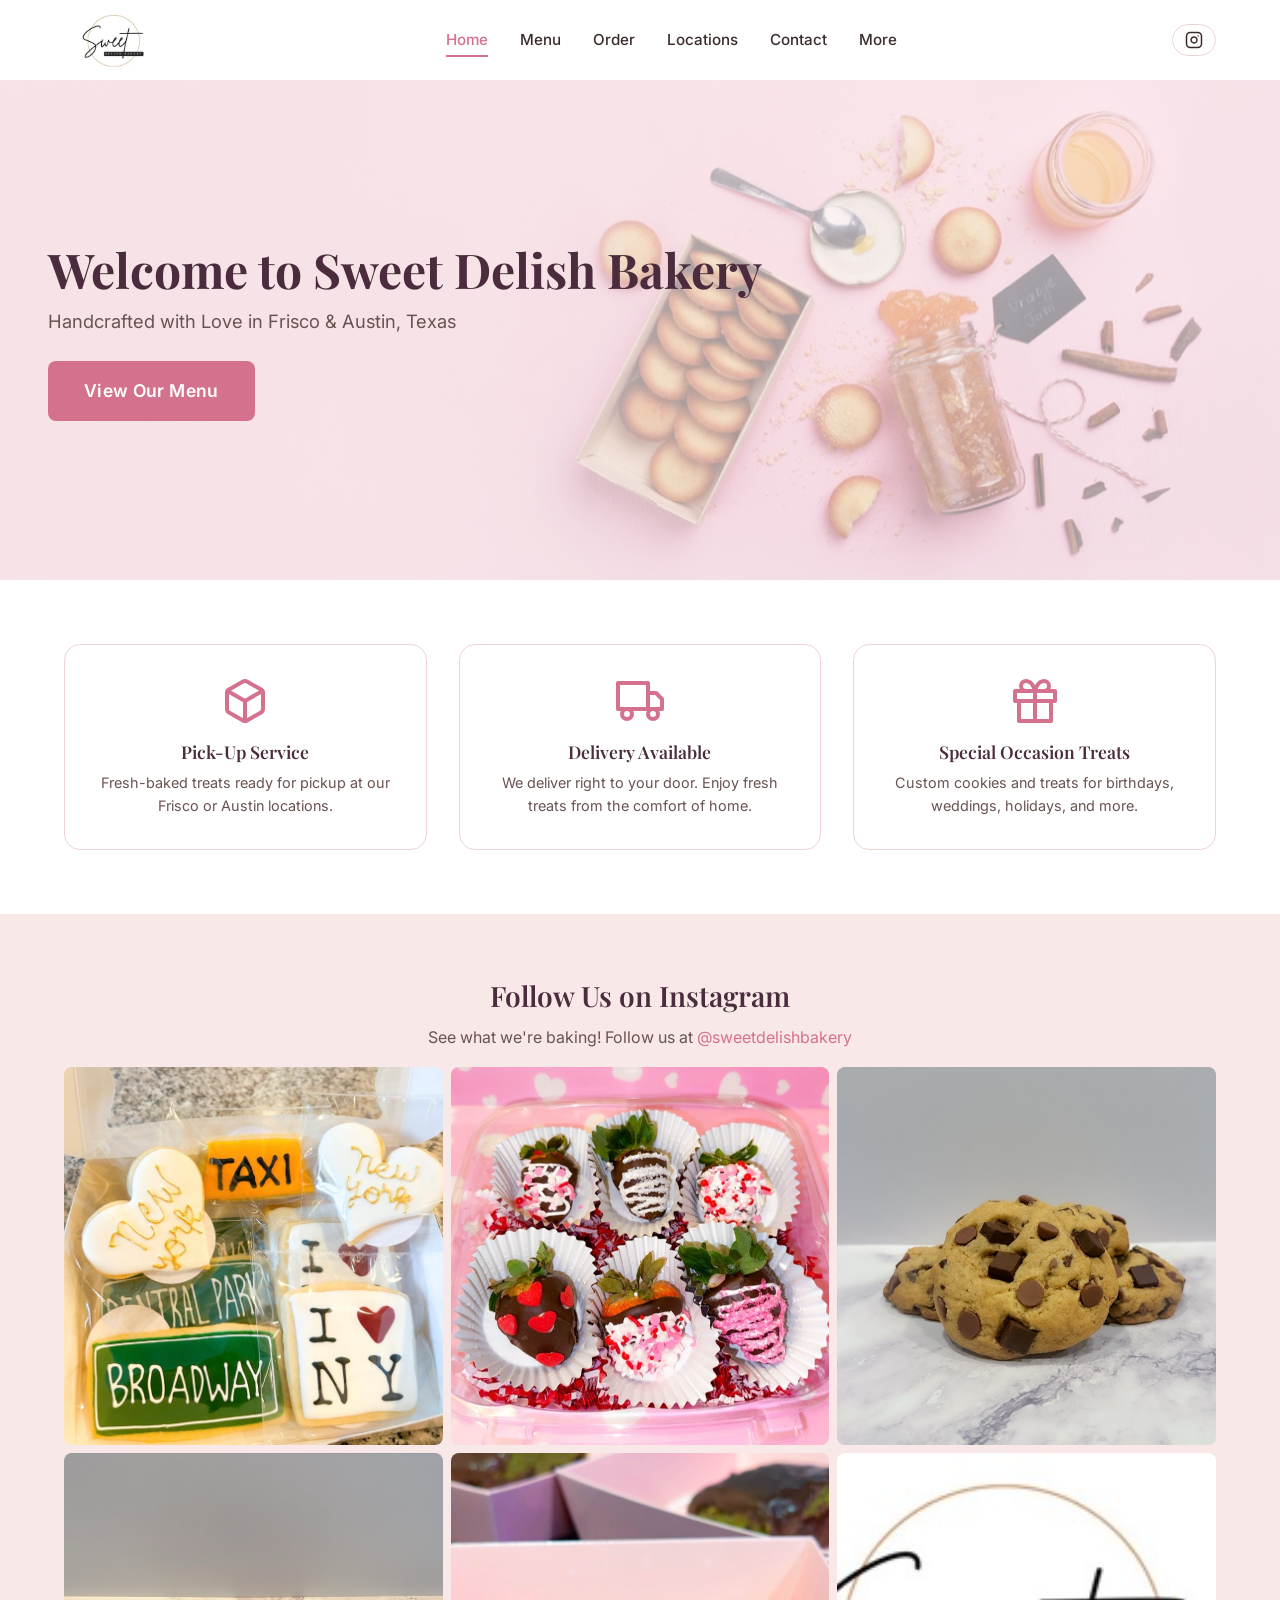
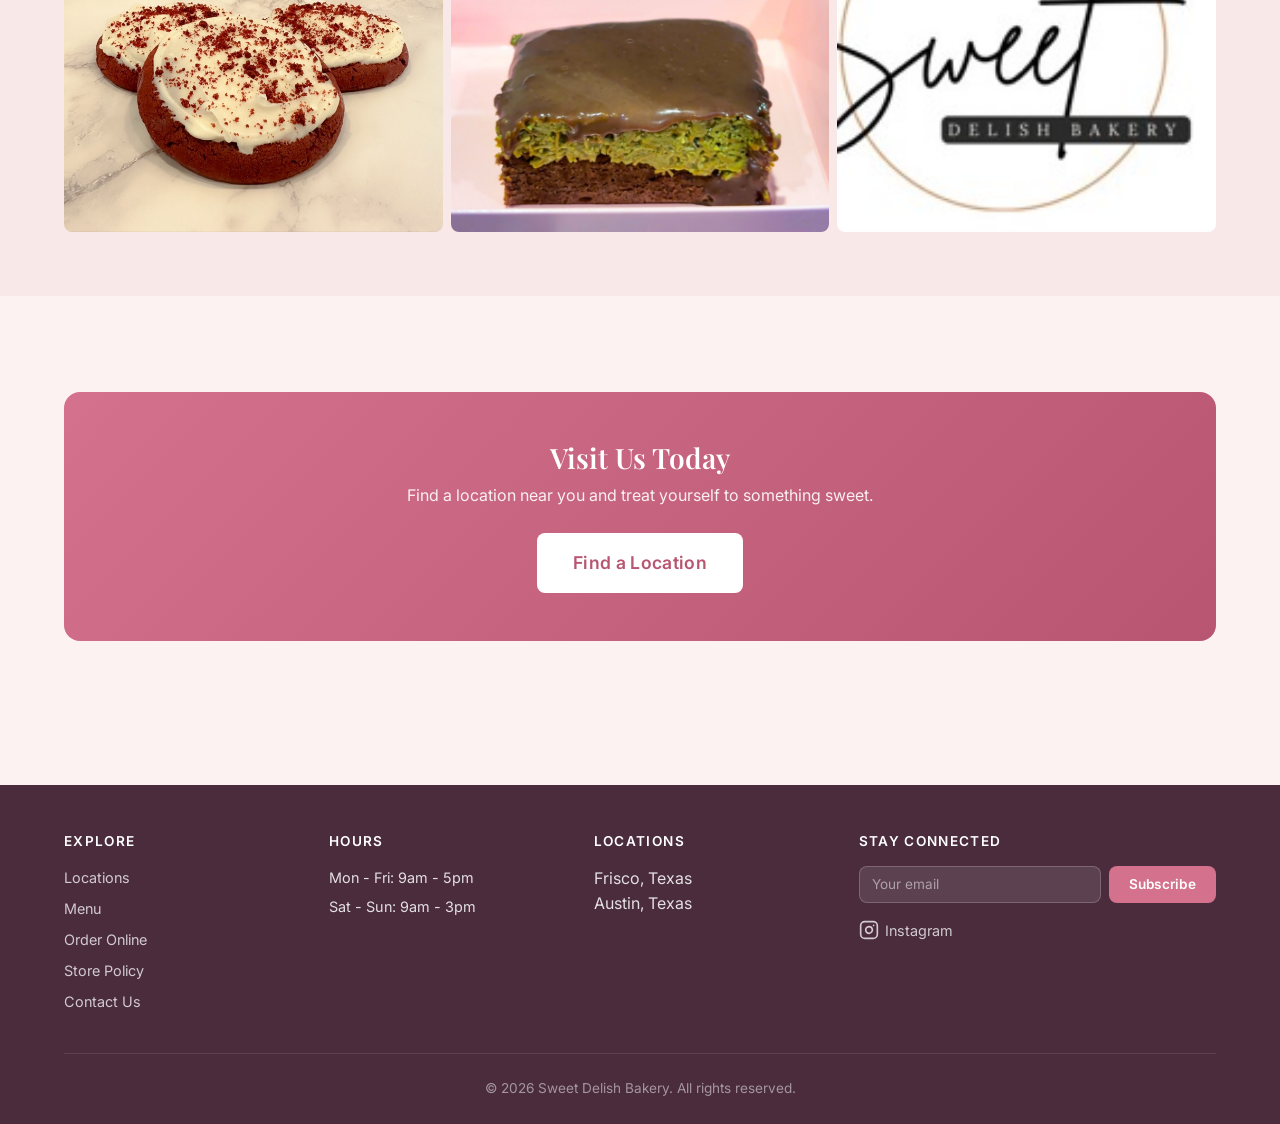
==== commit 0bf51777: "Add order page with product picker, QR payment, and site-wide nav update - New order.html with item " ====
--- a/index.html
+++ b/index.html
@@ -29,6 +29,7 @@
 
   <!-- Stylesheet -->
   <link rel="stylesheet" href="css/styles.css">
+  <link rel="icon" href="images/logo.jpg" type="image/jpeg">
 
   <!-- JSON-LD Structured Data -->
   <script type="application/ld+json">
@@ -75,7 +76,7 @@
     ],
     "priceRange": "$$",
     "servesCuisine": "Bakery",
-    "paymentAccepted": "Cash, Credit Card, Debit Card"
+    "paymentAccepted": "Cash, Credit Card, Debit Card, Venmo, Zelle"
   }
   </script>
 </head>
@@ -92,6 +93,7 @@
         <ul class="nav-links">
           <li><a href="index.html" class="active">Home</a></li>
           <li><a href="menu.html">Menu</a></li>
+          <li><a href="order.html">Order</a></li>
           <li><a href="locations.html">Locations</a></li>
           <li><a href="contact.html">Contact</a></li>
           <li class="nav-dropdown">
@@ -122,6 +124,7 @@
     <div class="mobile-nav" id="mobile-nav">
       <a href="index.html">Home</a>
       <a href="menu.html">Menu</a>
+      <a href="order.html">Order</a>
       <a href="locations.html">Locations</a>
       <a href="contact.html">Contact</a>
       <a href="policy.html">Store Policy</a>
@@ -215,6 +218,7 @@
           <h3>Explore</h3>
           <a href="locations.html">Locations</a>
           <a href="menu.html">Menu</a>
+          <a href="order.html">Order Online</a>
           <a href="policy.html">Store Policy</a>
           <a href="contact.html">Contact Us</a>
         </div>
--- a/css/styles.css
+++ b/css/styles.css
@@ -187,31 +187,6 @@
 /* Header actions */
 .header-actions { display: flex; align-items: center; gap: 1rem; }
 
-.cart-icon {
-  position: relative;
-  padding: 0.5rem;
-  color: var(--color-text);
-  transition: color var(--transition);
-}
-.cart-icon:hover { color: var(--color-primary); }
-.cart-icon svg { width: 24px; height: 24px; }
-.cart-count {
-  position: absolute;
-  top: 0;
-  right: -2px;
-  background: var(--color-badge);
-  color: white;
-  font-size: 0.65rem;
-  font-weight: 700;
-  width: 18px;
-  height: 18px;
-  border-radius: 50%;
-  display: flex;
-  align-items: center;
-  justify-content: center;
-}
-.cart-count.hidden { display: none; }
-
 /* Hamburger */
 .hamburger {
   display: none;
@@ -492,97 +467,73 @@
   background: var(--color-bg-white);
   margin: 0.5rem 0;
 }
-.btn-add-to-cart {
-  width: 100%;
-  padding: 0.65rem;
-  background: var(--color-primary);
-  color: white;
+/* Order Now button on menu cards */
+.btn-order {
+  display: inline-block;
+  margin-top: 0.75rem;
+}
+
+/* Order form steps */
+.order-step {
+  margin-bottom: 2.5rem;
+}
+.order-step h2 {
+  font-size: 1.35rem;
+  margin-bottom: 0.25rem;
+}
+.order-step > .text-light {
+  margin-bottom: 1rem;
+}
+
+/* Order items grid */
+.order-items-grid {
+  display: grid;
+  grid-template-columns: repeat(2, 1fr);
+  gap: 0.75rem;
+  margin-top: 1rem;
+}
+
+.order-item {
+  display: flex;
+  align-items: center;
+  gap: 0.75rem;
+  padding: 0.75rem;
+  background: var(--color-bg-white);
+  border: 2px solid var(--color-border);
   border-radius: var(--radius);
+  transition: all var(--transition);
+}
+.order-item.selected {
+  border-color: var(--color-primary);
+  background: #fef7f8;
+}
+.order-item img {
+  width: 56px;
+  height: 56px;
+  object-fit: cover;
+  border-radius: 6px;
+  flex-shrink: 0;
+}
+.order-item-info {
+  flex: 1;
+  min-width: 0;
+}
+.order-item-info h3 {
+  font-size: 0.85rem;
+  margin-bottom: 0.1rem;
+  line-height: 1.3;
+}
+.order-item-info .price {
+  font-size: 0.78rem;
   font-weight: 600;
-  font-size: 0.9rem;
-  transition: all var(--transition);
-  margin-top: auto;
-}
-.btn-add-to-cart:hover {
-  background: var(--color-primary-dark);
-  transform: translateY(-1px);
-}
-
-/* --- Cart Panel --- */
-.cart-overlay {
-  position: fixed;
-  inset: 0;
-  background: rgba(0,0,0,0.4);
-  z-index: 200;
-  opacity: 0;
-  visibility: hidden;
-  transition: all var(--transition);
-}
-.cart-overlay.open { opacity: 1; visibility: visible; }
-
-.cart-panel {
-  position: fixed;
-  top: 0;
-  right: 0;
-  width: 400px;
-  max-width: 90vw;
-  height: 100vh;
-  background: var(--color-bg-white);
-  z-index: 201;
-  transform: translateX(100%);
-  transition: transform var(--transition);
-  display: flex;
-  flex-direction: column;
-  box-shadow: -4px 0 24px rgba(0,0,0,0.1);
-}
-.cart-panel.open { transform: translateX(0); }
-
-.cart-header {
-  display: flex;
-  justify-content: space-between;
+  color: var(--color-primary-dark);
+  margin: 0;
+}
+.order-item-qty {
+  display: flex;
   align-items: center;
-  padding: 1.25rem 1.5rem;
-  border-bottom: 1px solid var(--color-border);
-}
-.cart-header h2 { margin-bottom: 0; font-size: 1.25rem; }
-.cart-close {
-  font-size: 1.5rem;
-  color: var(--color-text-light);
-  padding: 0.25rem;
-}
-.cart-close:hover { color: var(--color-text); }
-
-.cart-items {
-  flex: 1;
-  overflow-y: auto;
-  padding: 1rem 1.5rem;
-}
-.cart-empty {
-  text-align: center;
-  padding: 3rem 1rem;
-  color: var(--color-text-light);
-}
-.cart-item {
-  display: flex;
-  gap: 1rem;
-  padding: 1rem 0;
-  border-bottom: 1px solid var(--color-border);
-}
-.cart-item img {
-  width: 64px;
-  height: 64px;
-  object-fit: cover;
-  border-radius: var(--radius);
-}
-.cart-item-details { flex: 1; }
-.cart-item-name { font-weight: 600; font-size: 0.9rem; margin-bottom: 0.2rem; }
-.cart-item-variant { font-size: 0.8rem; color: var(--color-text-light); }
-.cart-item-price { font-weight: 600; color: var(--color-primary-dark); font-size: 0.9rem; margin-top: 0.25rem; }
-.cart-item-qty {
-  display: flex;
-  align-items: center;
-  gap: 0.5rem;
-  margin-top: 0.5rem;
+  gap: 0.4rem;
+  flex-shrink: 0;
 }
 .qty-btn {
   width: 28px;
@@ -597,65 +548,57 @@
   transition: all var(--transition);
 }
 .qty-btn:hover { border-color: var(--color-primary); color: var(--color-primary); }
-.cart-item-remove {
-  font-size: 0.75rem;
+.qty-value {
+  font-weight: 700;
+  font-size: 1rem;
+  min-width: 1.5rem;
+  text-align: center;
+  color: var(--color-heading);
+}
+
+/* Order form fields grid */
+.order-form-fields {
+  display: grid;
+  grid-template-columns: repeat(3, 1fr);
+  gap: 1rem;
+  margin-top: 0.5rem;
+}
+
+/* Order submit button */
+.order-submit-btn {
+  width: 100%;
+  max-width: 400px;
+  display: block;
+  margin: 0 auto;
+}
+
+/* Payment QR section */
+.payment-qr-grid {
+  display: grid;
+  grid-template-columns: repeat(2, 1fr);
+  gap: 2rem;
+  max-width: 600px;
+  margin: 2rem auto 0;
+}
+.payment-qr-card {
+  text-align: center;
+  background: var(--color-bg-white);
+  padding: 1.5rem;
+  border-radius: var(--radius-lg);
+  box-shadow: var(--shadow-card);
+}
+.payment-qr-card img {
+  max-width: 220px;
+  margin: 0 auto 1rem;
+  border-radius: var(--radius);
+}
+.payment-qr-card h3 {
+  margin-bottom: 0.25rem;
+}
+.payment-qr-card p {
+  font-size: 0.9rem;
   color: var(--color-text-light);
-  text-decoration: underline;
-  margin-left: auto;
-  align-self: flex-start;
-}
-.cart-item-remove:hover { color: var(--color-badge); }
-
-.cart-footer {
-  padding: 1.25rem 1.5rem;
-  border-top: 1px solid var(--color-border);
-  background: var(--color-bg);
-}
-.cart-total {
-  display: flex;
-  justify-content: space-between;
-  font-size: 1.15rem;
-  font-weight: 700;
-  margin-bottom: 1rem;
-  color: var(--color-heading);
-}
-.checkout-placeholder {
-  text-align: center;
-}
-.checkout-placeholder > p:first-child {
-  font-weight: 600;
-  color: var(--color-heading);
-  margin-bottom: 1rem;
-}
-.payment-options {
-  display: flex;
-  flex-direction: column;
-  gap: 0.75rem;
-  margin-bottom: 1rem;
-}
-.payment-option {
-  display: flex;
-  align-items: center;
-  gap: 0.75rem;
-  padding: 0.6rem;
-  border: 1px solid var(--color-border);
-  border-radius: var(--radius);
-  background: var(--color-bg-white);
-  font-size: 0.8rem;
-  text-align: left;
-}
-.payment-option strong { display: block; font-size: 0.85rem; color: var(--color-heading); }
-.payment-option span { color: var(--color-text-light); }
-.payment-logo {
-  width: 40px;
-  height: 40px;
-  display: flex;
-  align-items: center;
-  justify-content: center;
-  flex-shrink: 0;
-  font-weight: 700;
-  font-size: 0.7rem;
-  border-radius: var(--radius);
+  margin: 0;
 }
 
 /* --- Contact Page --- */
@@ -961,6 +904,10 @@
   .newsletter-form { justify-content: center; }
 
   .instagram-grid { grid-template-columns: repeat(2, 1fr); }
+
+  .order-items-grid { grid-template-columns: 1fr; }
+  .order-form-fields { grid-template-columns: 1fr; }
+  .payment-qr-grid { grid-template-columns: 1fr; max-width: 300px; }
 }
 
 @media (max-width: 480px) {
